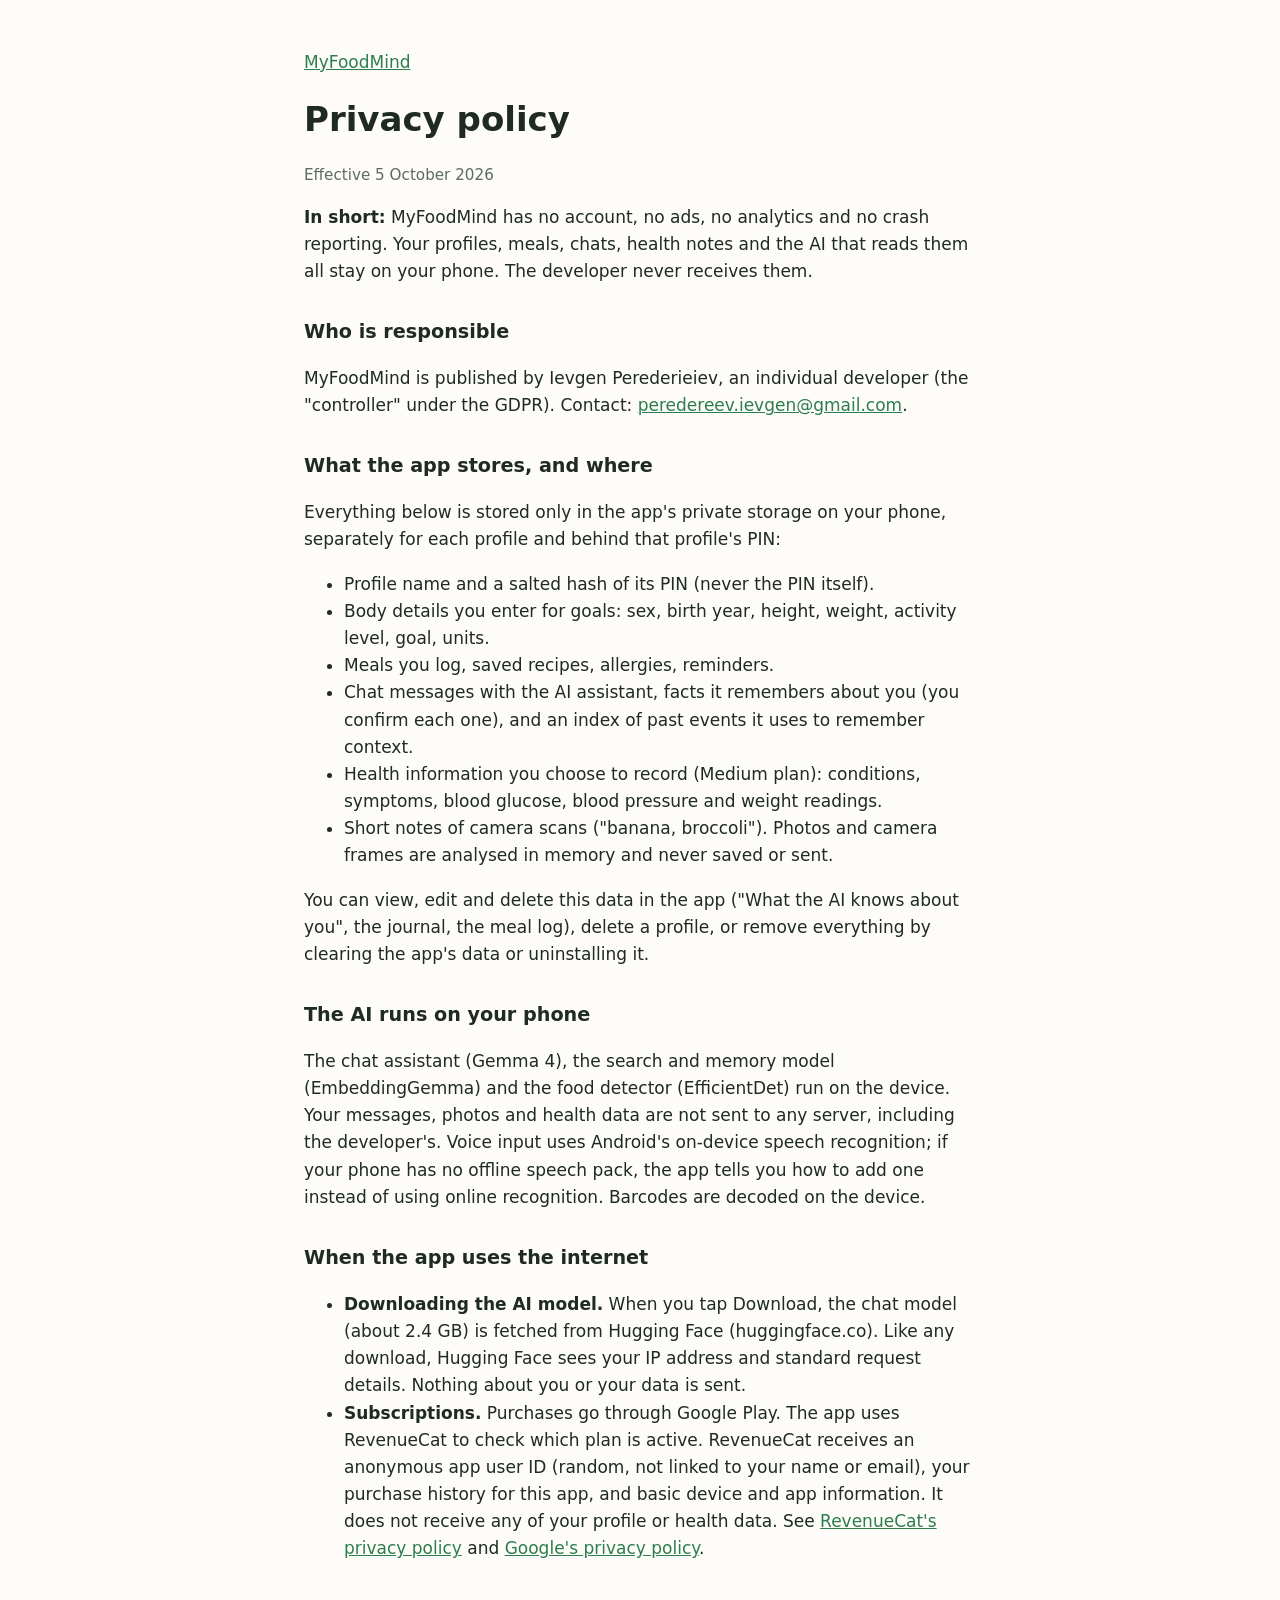
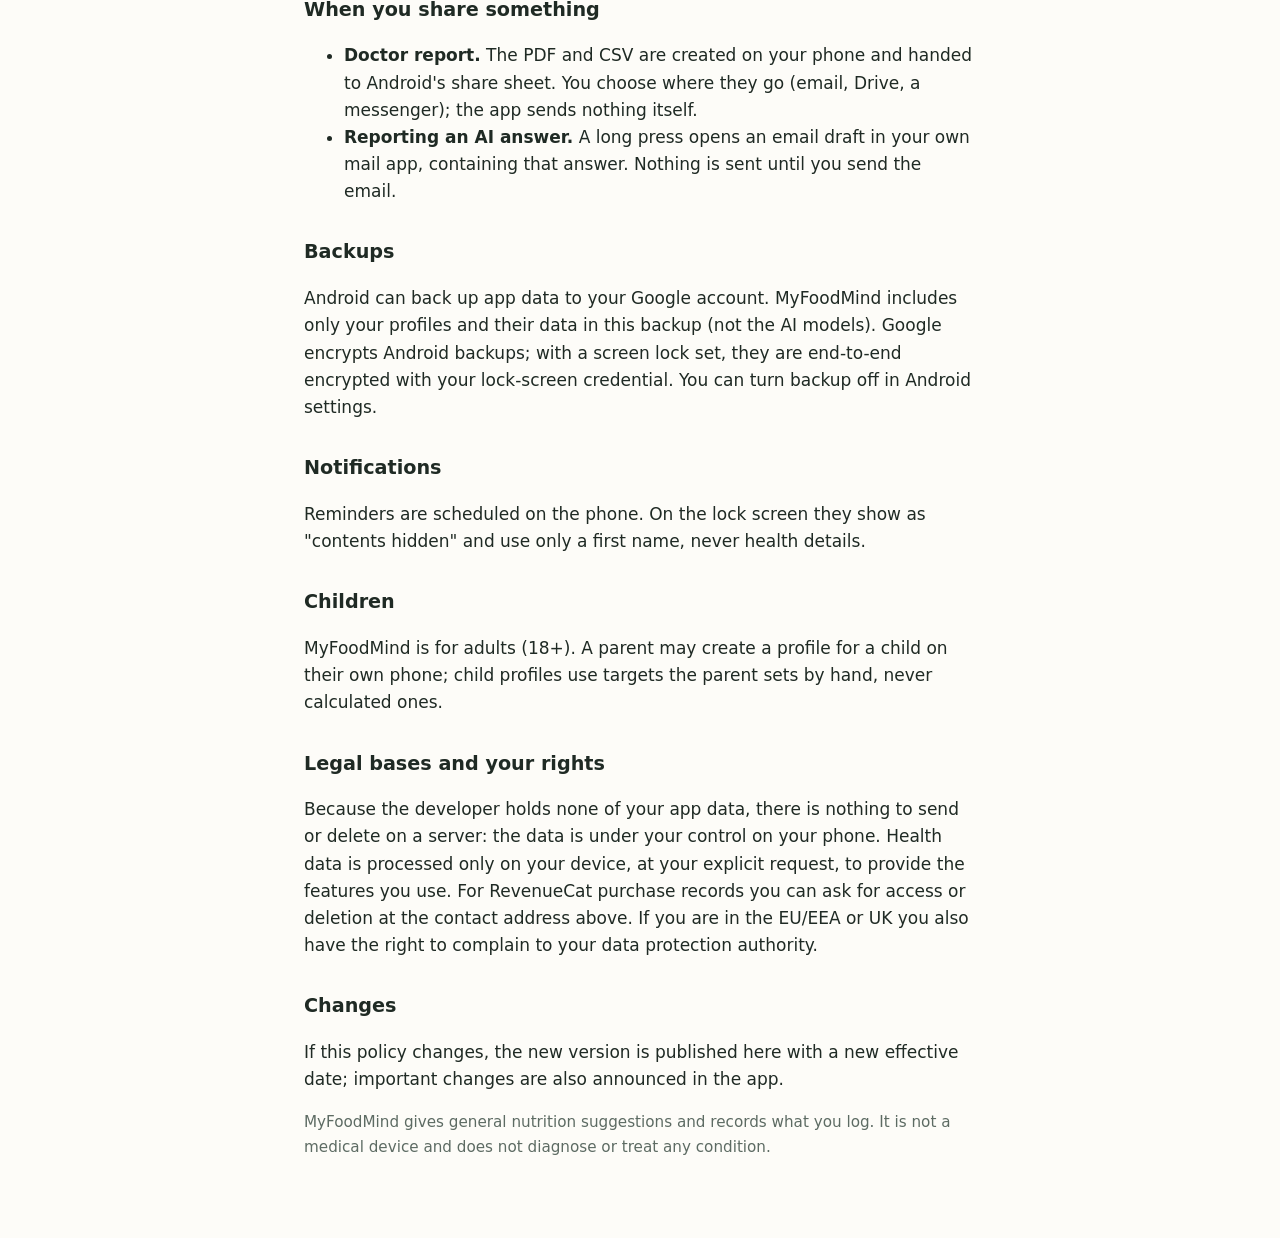
==== site/privacy.html @ 7a46a7e1 "M7: model download, release build, privacy policy and terms, Play docs - Gemma 4 downloads once from" ====
<!doctype html>
<html lang="en">
<head>
<meta charset="utf-8">
<meta name="viewport" content="width=device-width, initial-scale=1">
<title>MyFoodMind privacy policy</title>
<link rel="stylesheet" href="style.css">
</head>
<body>
<main>
<p><a href="index.html">MyFoodMind</a></p>
<h1>Privacy policy</h1>
<p class="muted">Effective 5 October 2026</p>

<p><strong>In short:</strong> MyFoodMind has no account, no ads, no analytics and no crash reporting. Your
profiles, meals, chats, health notes and the AI that reads them all stay on your phone. The developer
never receives them.</p>

<h2>Who is responsible</h2>
<p>MyFoodMind is published by Ievgen Perederieiev, an individual developer (the "controller" under the
GDPR). Contact: <a href="mailto:peredereev.ievgen@gmail.com">peredereev.ievgen@gmail.com</a>.</p>

<h2>What the app stores, and where</h2>
<p>Everything below is stored only in the app's private storage on your phone, separately for each profile
and behind that profile's PIN:</p>
<ul>
  <li>Profile name and a salted hash of its PIN (never the PIN itself).</li>
  <li>Body details you enter for goals: sex, birth year, height, weight, activity level, goal, units.</li>
  <li>Meals you log, saved recipes, allergies, reminders.</li>
  <li>Chat messages with the AI assistant, facts it remembers about you (you confirm each one), and an
      index of past events it uses to remember context.</li>
  <li>Health information you choose to record (Medium plan): conditions, symptoms, blood glucose, blood
      pressure and weight readings.</li>
  <li>Short notes of camera scans ("banana, broccoli"). Photos and camera frames are analysed in memory and
      never saved or sent.</li>
</ul>
<p>You can view, edit and delete this data in the app ("What the AI knows about you", the journal, the meal
log), delete a profile, or remove everything by clearing the app's data or uninstalling it.</p>

<h2>The AI runs on your phone</h2>
<p>The chat assistant (Gemma 4), the search and memory model (EmbeddingGemma) and the food detector
(EfficientDet) run on the device. Your messages, photos and health data are not sent to any server,
including the developer's. Voice input uses Android's on-device speech recognition; if your phone has no
offline speech pack, the app tells you how to add one instead of using online recognition. Barcodes are
decoded on the device.</p>

<h2>When the app uses the internet</h2>
<ul>
  <li><strong>Downloading the AI model.</strong> When you tap Download, the chat model (about 2.4 GB) is
      fetched from Hugging Face (huggingface.co). Like any download, Hugging Face sees your IP address and
      standard request details. Nothing about you or your data is sent.</li>
  <li><strong>Subscriptions.</strong> Purchases go through Google Play. The app uses RevenueCat to check
      which plan is active. RevenueCat receives an anonymous app user ID (random, not linked to your name
      or email), your purchase history for this app, and basic device and app information. It does not
      receive any of your profile or health data. See
      <a href="https://www.revenuecat.com/privacy">RevenueCat's privacy policy</a> and
      <a href="https://policies.google.com/privacy">Google's privacy policy</a>.</li>
</ul>

<h2>When you share something</h2>
<ul>
  <li><strong>Doctor report.</strong> The PDF and CSV are created on your phone and handed to Android's
      share sheet. You choose where they go (email, Drive, a messenger); the app sends nothing itself.</li>
  <li><strong>Reporting an AI answer.</strong> A long press opens an email draft in your own mail app,
      containing that answer. Nothing is sent until you send the email.</li>
</ul>

<h2>Backups</h2>
<p>Android can back up app data to your Google account. MyFoodMind includes only your profiles and their
data in this backup (not the AI models). Google encrypts Android backups; with a screen lock set, they are
end-to-end encrypted with your lock-screen credential. You can turn backup off in Android settings.</p>

<h2>Notifications</h2>
<p>Reminders are scheduled on the phone. On the lock screen they show as "contents hidden" and use only a
first name, never health details.</p>

<h2>Children</h2>
<p>MyFoodMind is for adults (18+). A parent may create a profile for a child on their own phone; child
profiles use targets the parent sets by hand, never calculated ones.</p>

<h2>Legal bases and your rights</h2>
<p>Because the developer holds none of your app data, there is nothing to send or delete on a server: the
data is under your control on your phone. Health data is processed only on your device, at your explicit
request, to provide the features you use. For RevenueCat purchase records you can ask for access or
deletion at the contact address above. If you are in the EU/EEA or UK you also have the right to complain
to your data protection authority.</p>

<h2>Changes</h2>
<p>If this policy changes, the new version is published here with a new effective date; important changes
are also announced in the app.</p>

<p class="muted">MyFoodMind gives general nutrition suggestions and records what you log. It is not a
medical device and does not diagnose or treat any condition.</p>
</main>
</body>
</html>
---- site/style.css ----
:root { --bg: #fdfcf8; --fg: #1f2a24; --muted: #5d6b63; --link: #2e7d4f; }
@media (prefers-color-scheme: dark) { :root { --bg: #141a17; --fg: #e8eee9; --muted: #a3b0a8; --link: #7ccf9c; } }
body { margin: 0; background: var(--bg); color: var(--fg); font: 17px/1.6 system-ui, sans-serif; }
main { max-width: 42rem; margin: 0 auto; padding: 2rem 16px 4rem; }
h1 { line-height: 1.2; } h2 { margin-top: 2rem; font-size: 1.2rem; }
a { color: var(--link); }
.muted { color: var(--muted); font-size: .95rem; }
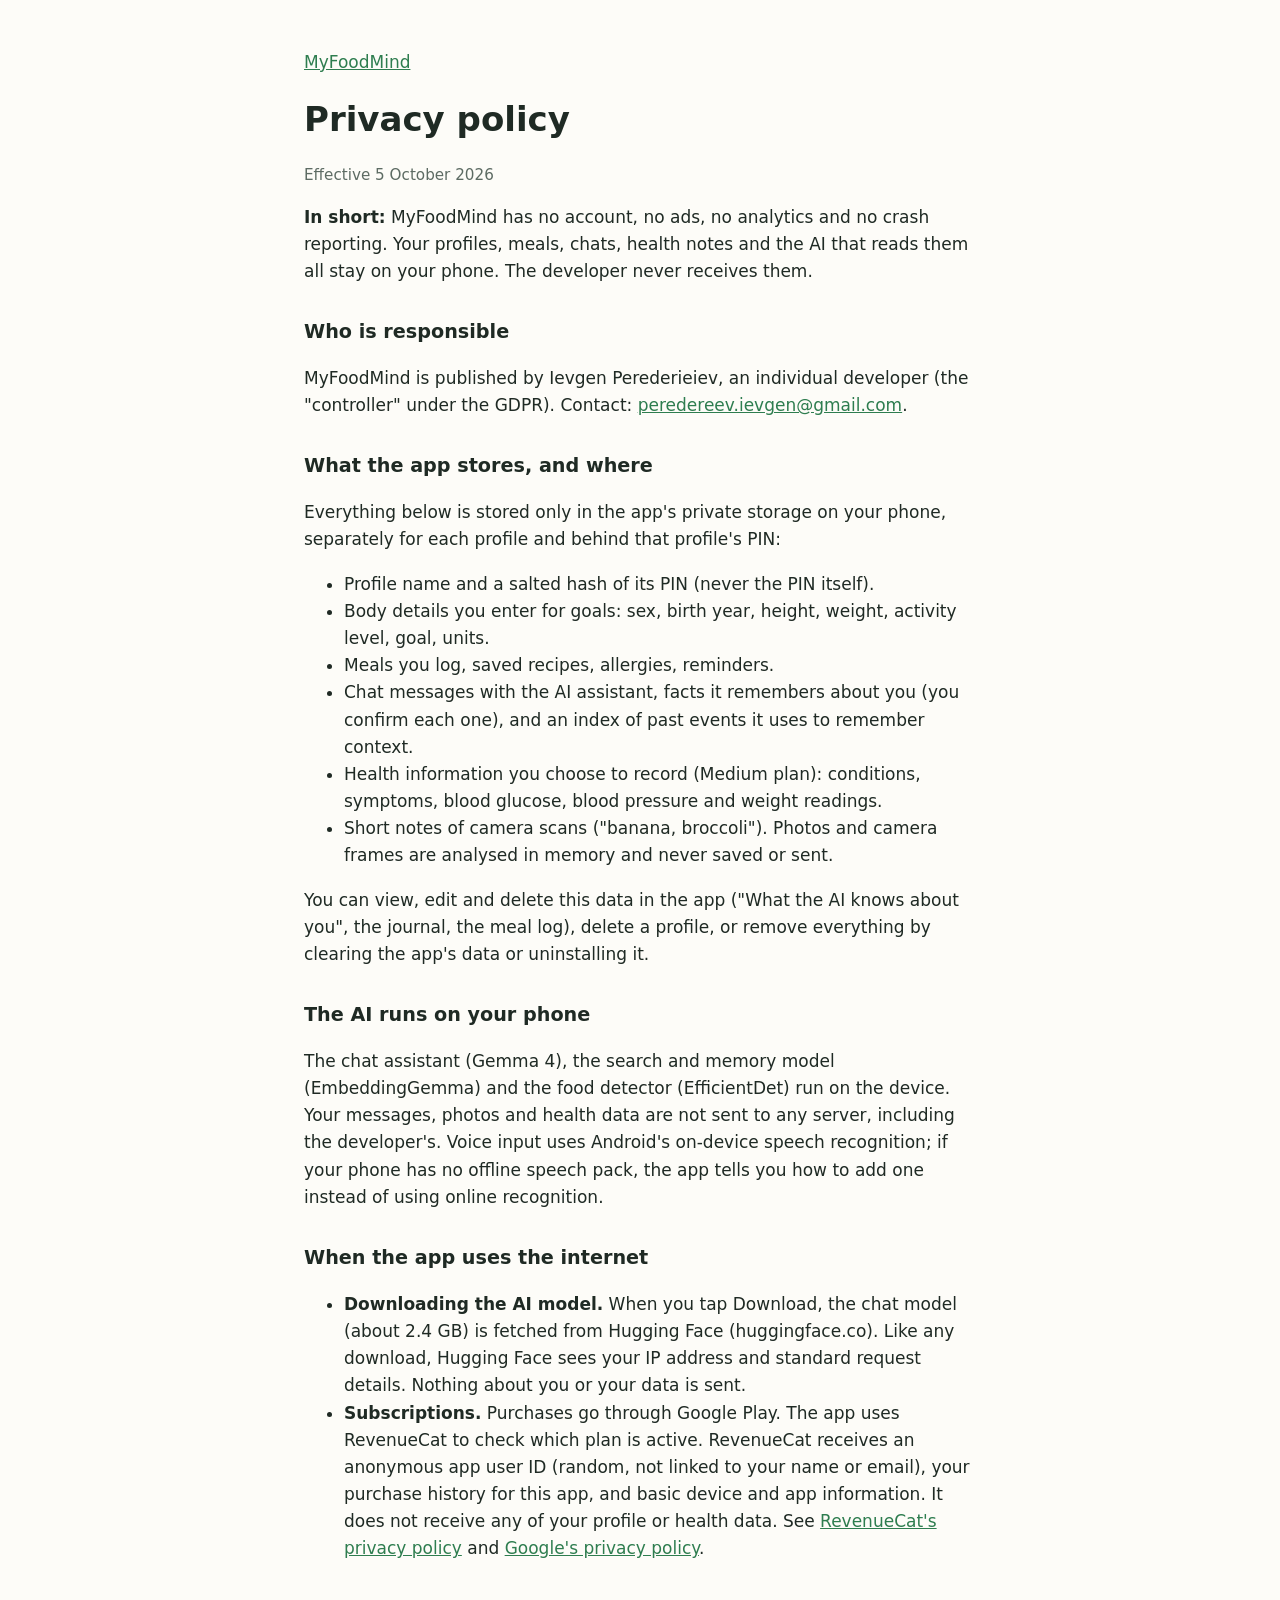
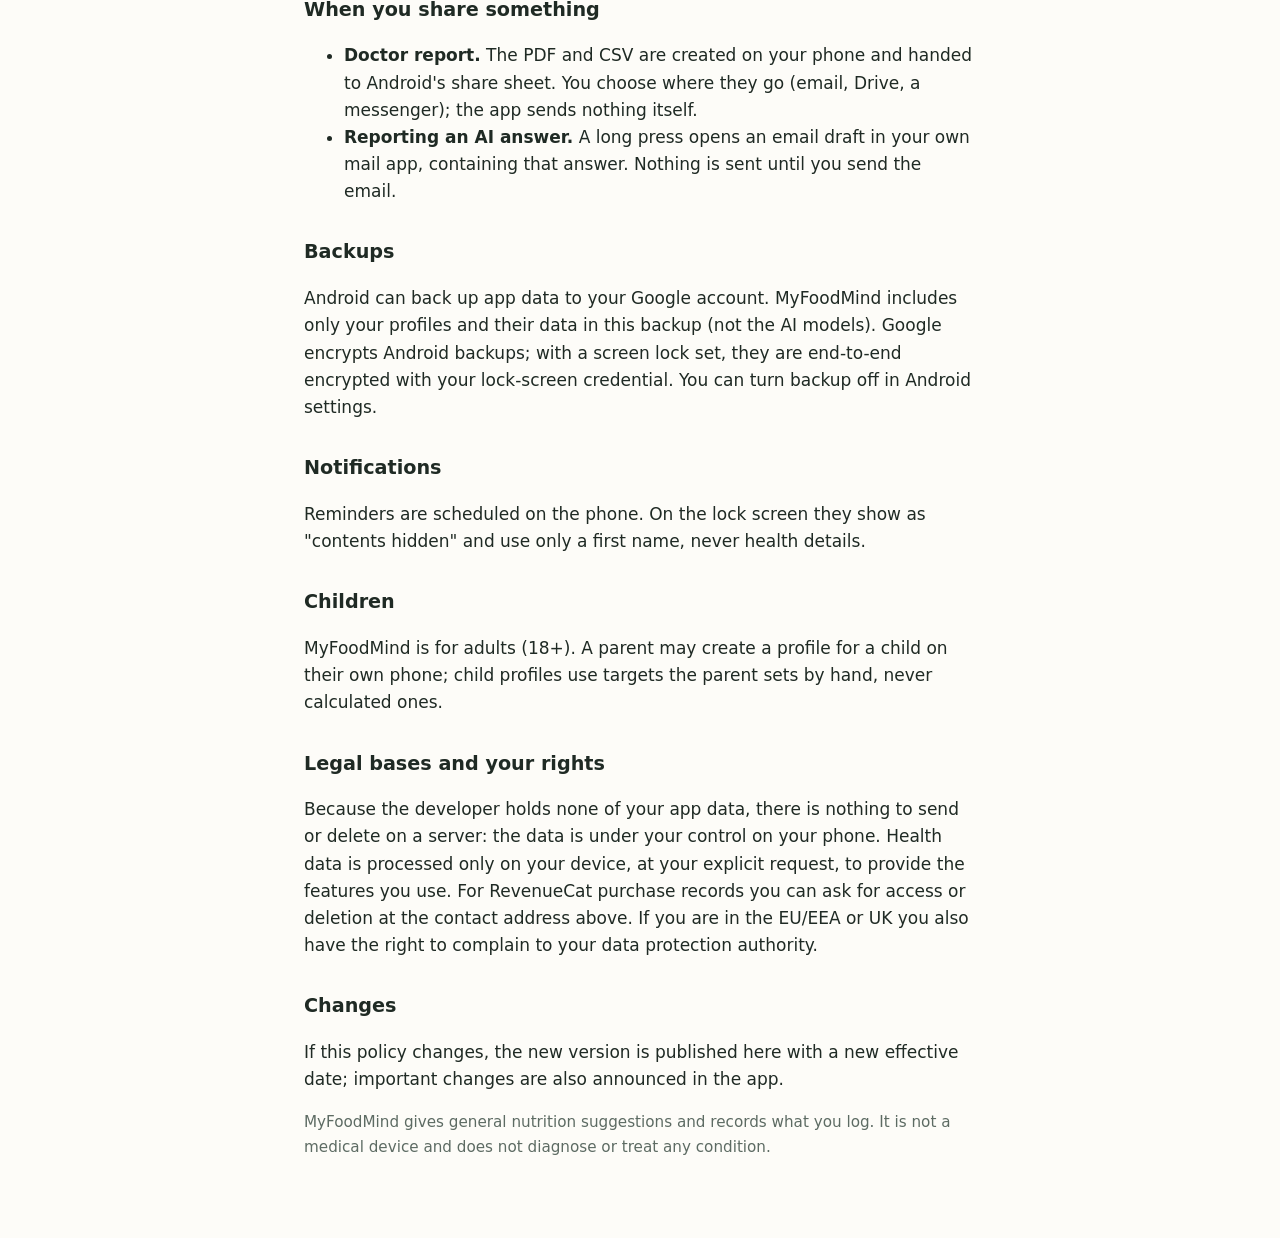
==== commit 11b23672: "Intent router, recipe ratings, E4B option; drop barcode, compact nutrients - Route plain "I ate…" / " ====
--- a/site/privacy.html
+++ b/site/privacy.html
@@ -41,8 +41,7 @@
 <p>The chat assistant (Gemma 4), the search and memory model (EmbeddingGemma) and the food detector
 (EfficientDet) run on the device. Your messages, photos and health data are not sent to any server,
 including the developer's. Voice input uses Android's on-device speech recognition; if your phone has no
-offline speech pack, the app tells you how to add one instead of using online recognition. Barcodes are
-decoded on the device.</p>
+offline speech pack, the app tells you how to add one instead of using online recognition.</p>
 
 <h2>When the app uses the internet</h2>
 <ul>
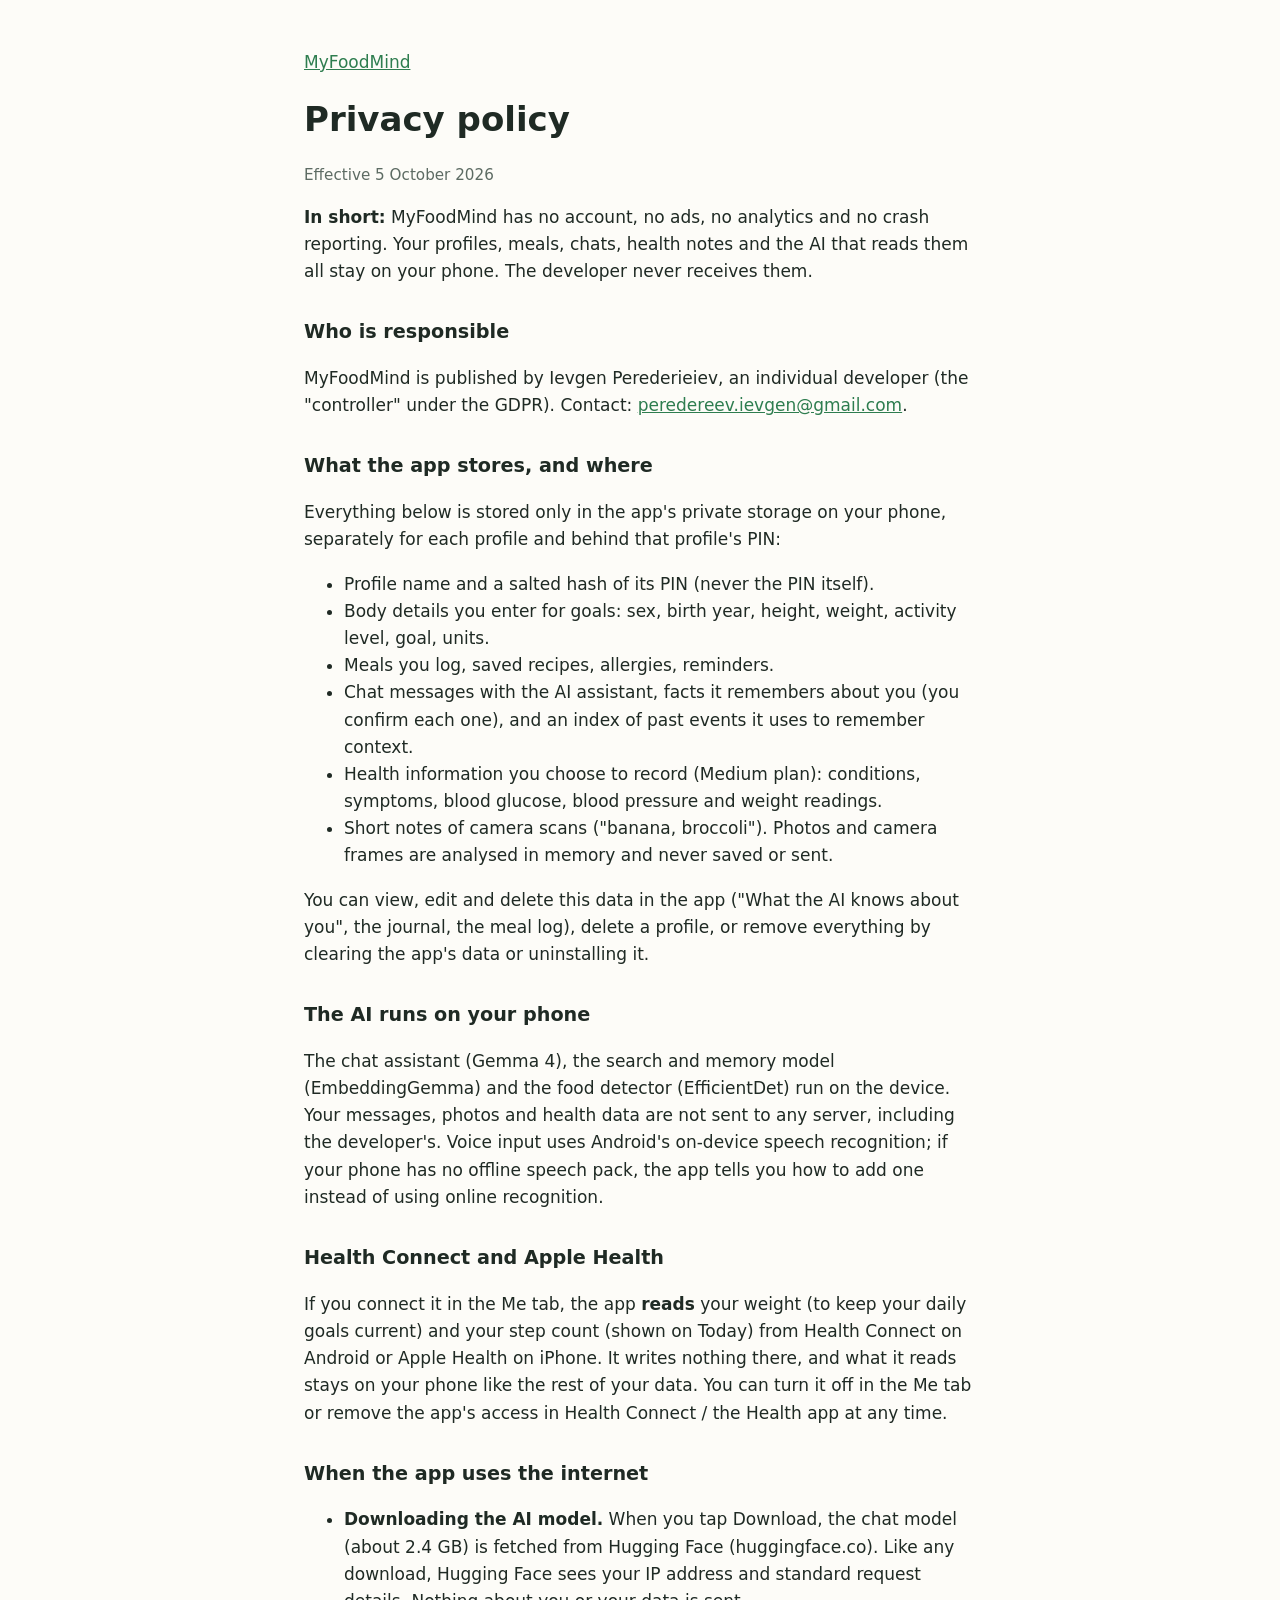
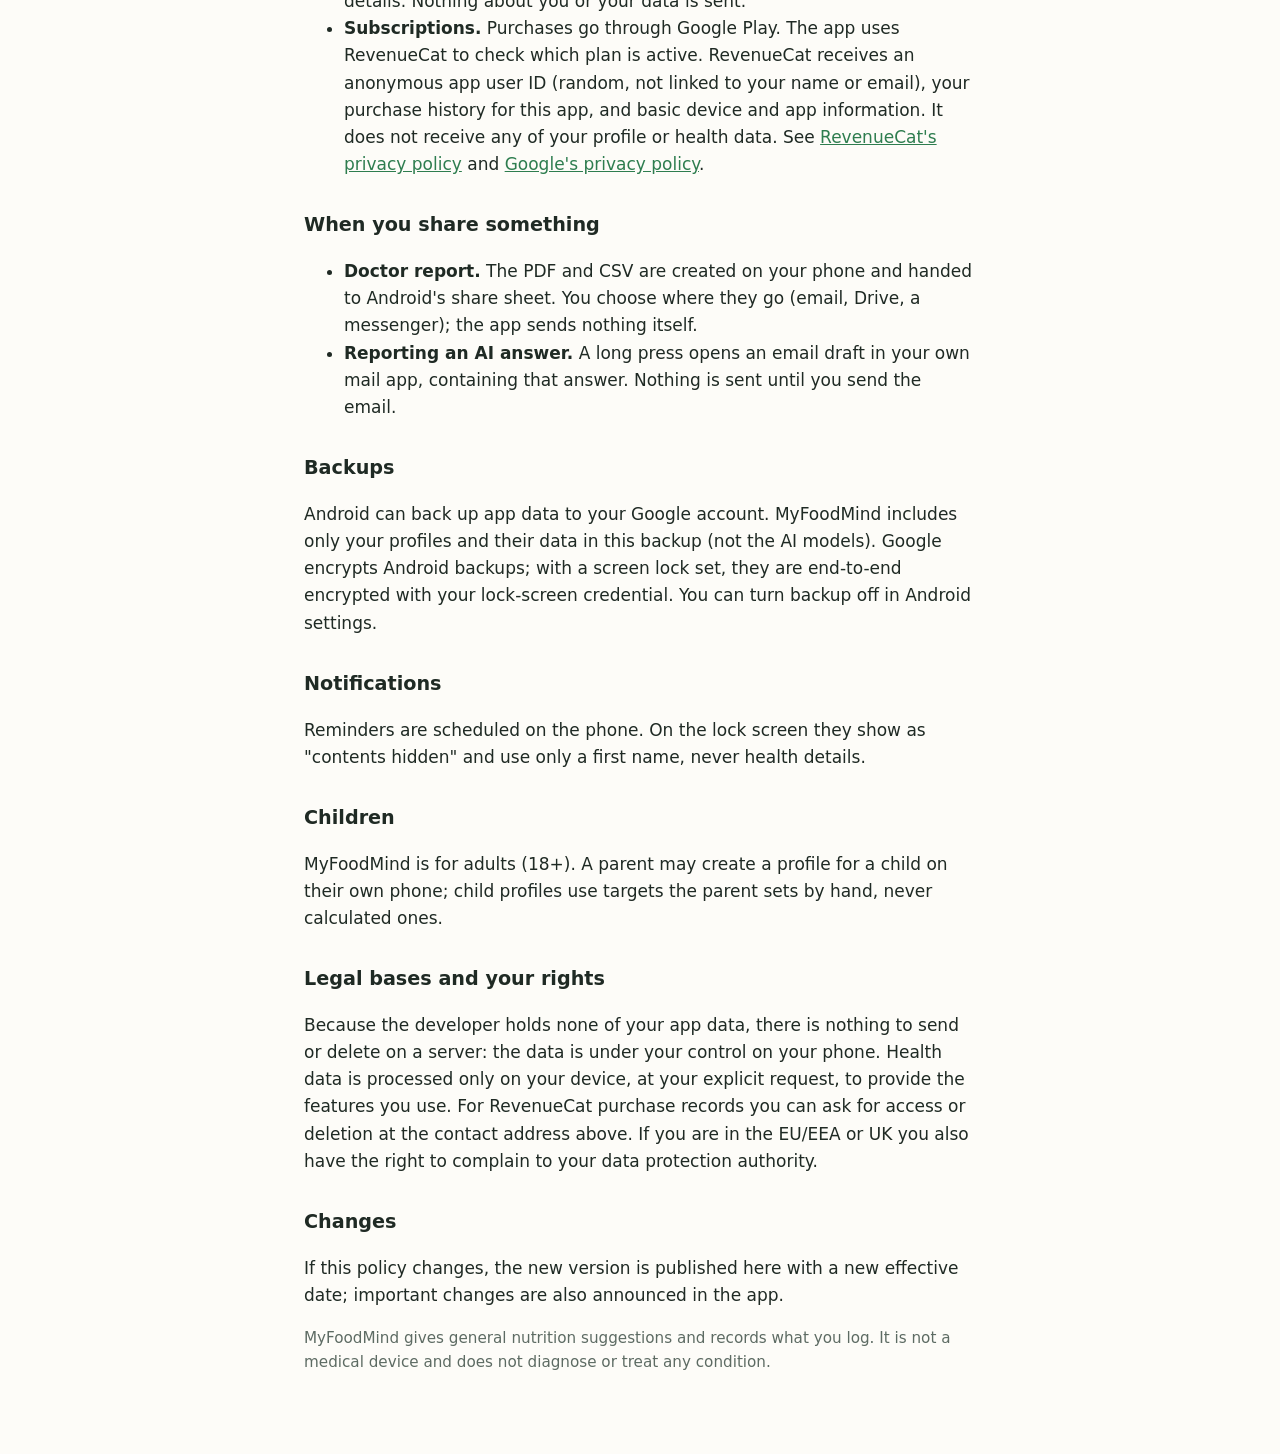
==== commit c75322d9: "Health Connect / Apple Health: read weight and steps - Me: connect (read-only permission for weight " ====
--- a/site/privacy.html
+++ b/site/privacy.html
@@ -42,6 +42,12 @@
 (EfficientDet) run on the device. Your messages, photos and health data are not sent to any server,
 including the developer's. Voice input uses Android's on-device speech recognition; if your phone has no
 offline speech pack, the app tells you how to add one instead of using online recognition.</p>
+
+<h2>Health Connect and Apple Health</h2>
+<p>If you connect it in the Me tab, the app <strong>reads</strong> your weight (to keep your daily goals
+current) and your step count (shown on Today) from Health Connect on Android or Apple Health on iPhone.
+It writes nothing there, and what it reads stays on your phone like the rest of your data. You can turn
+it off in the Me tab or remove the app's access in Health Connect / the Health app at any time.</p>
 
 <h2>When the app uses the internet</h2>
 <ul>
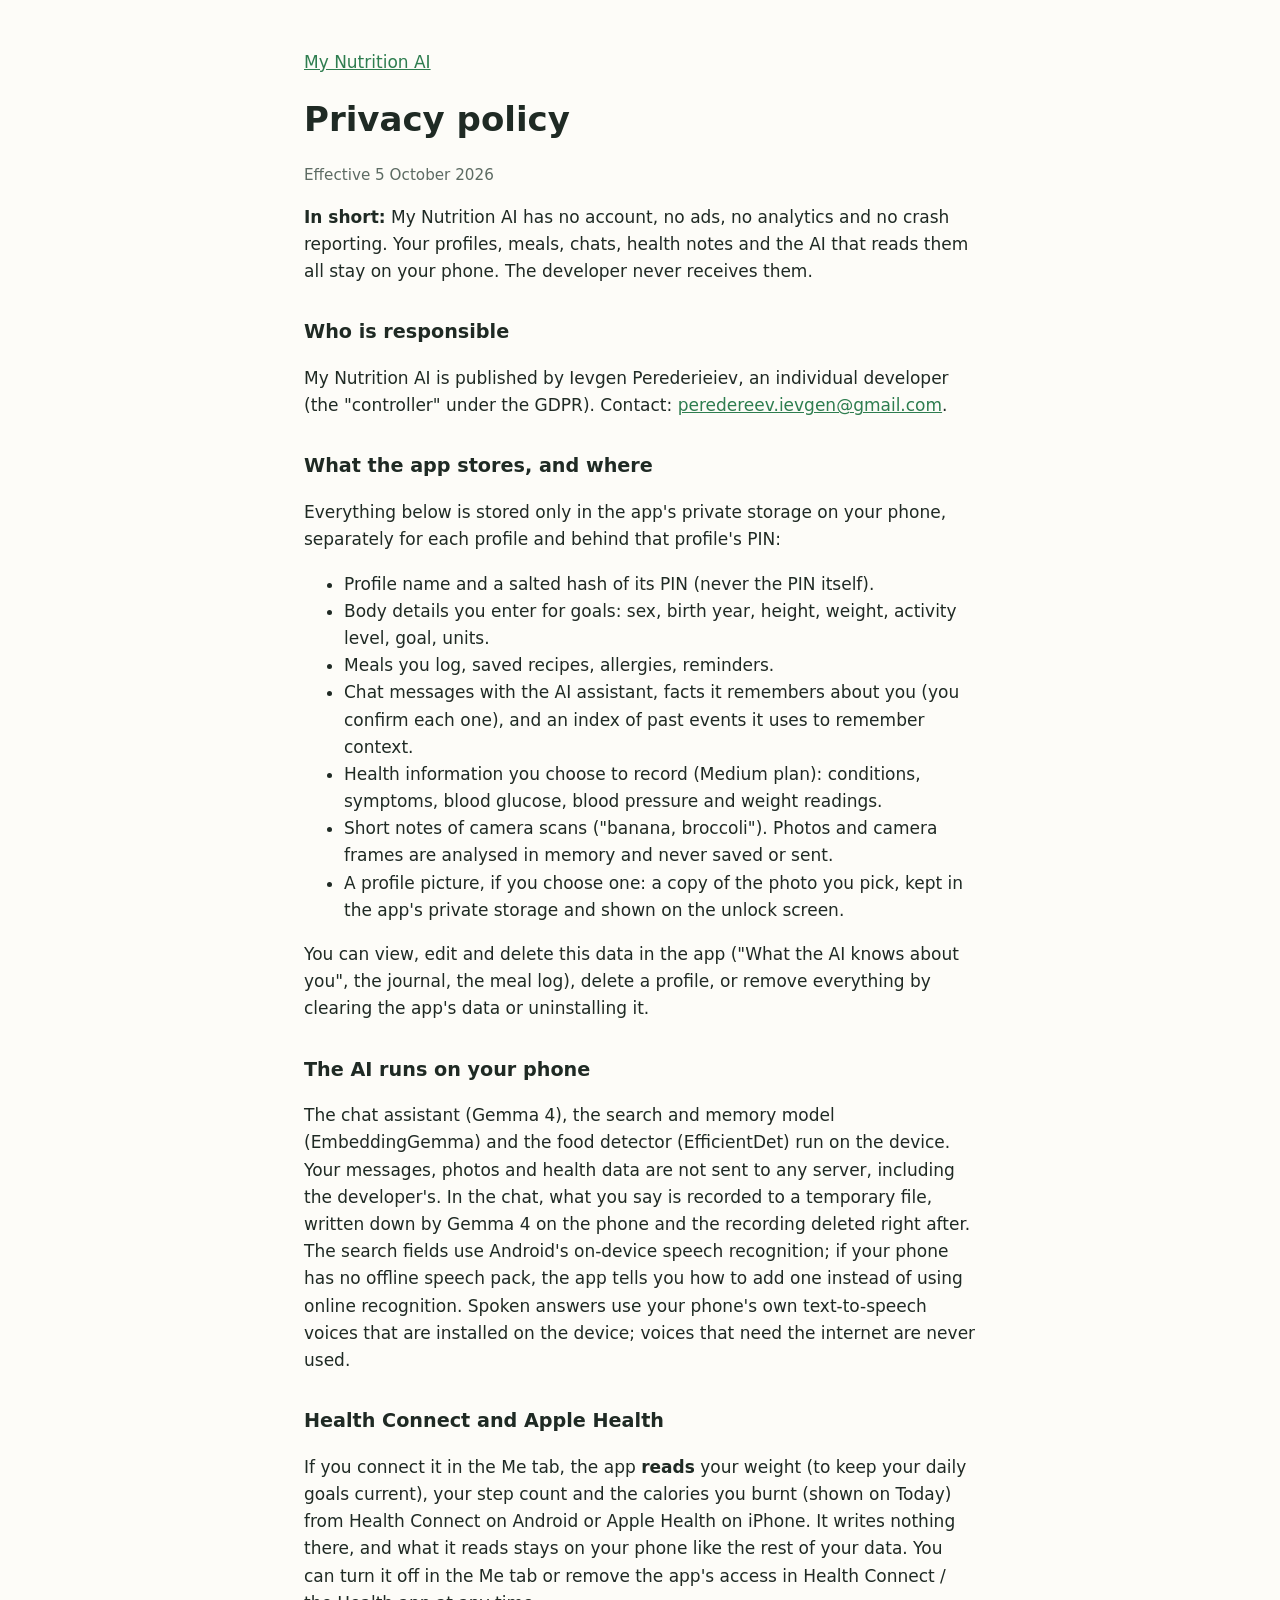
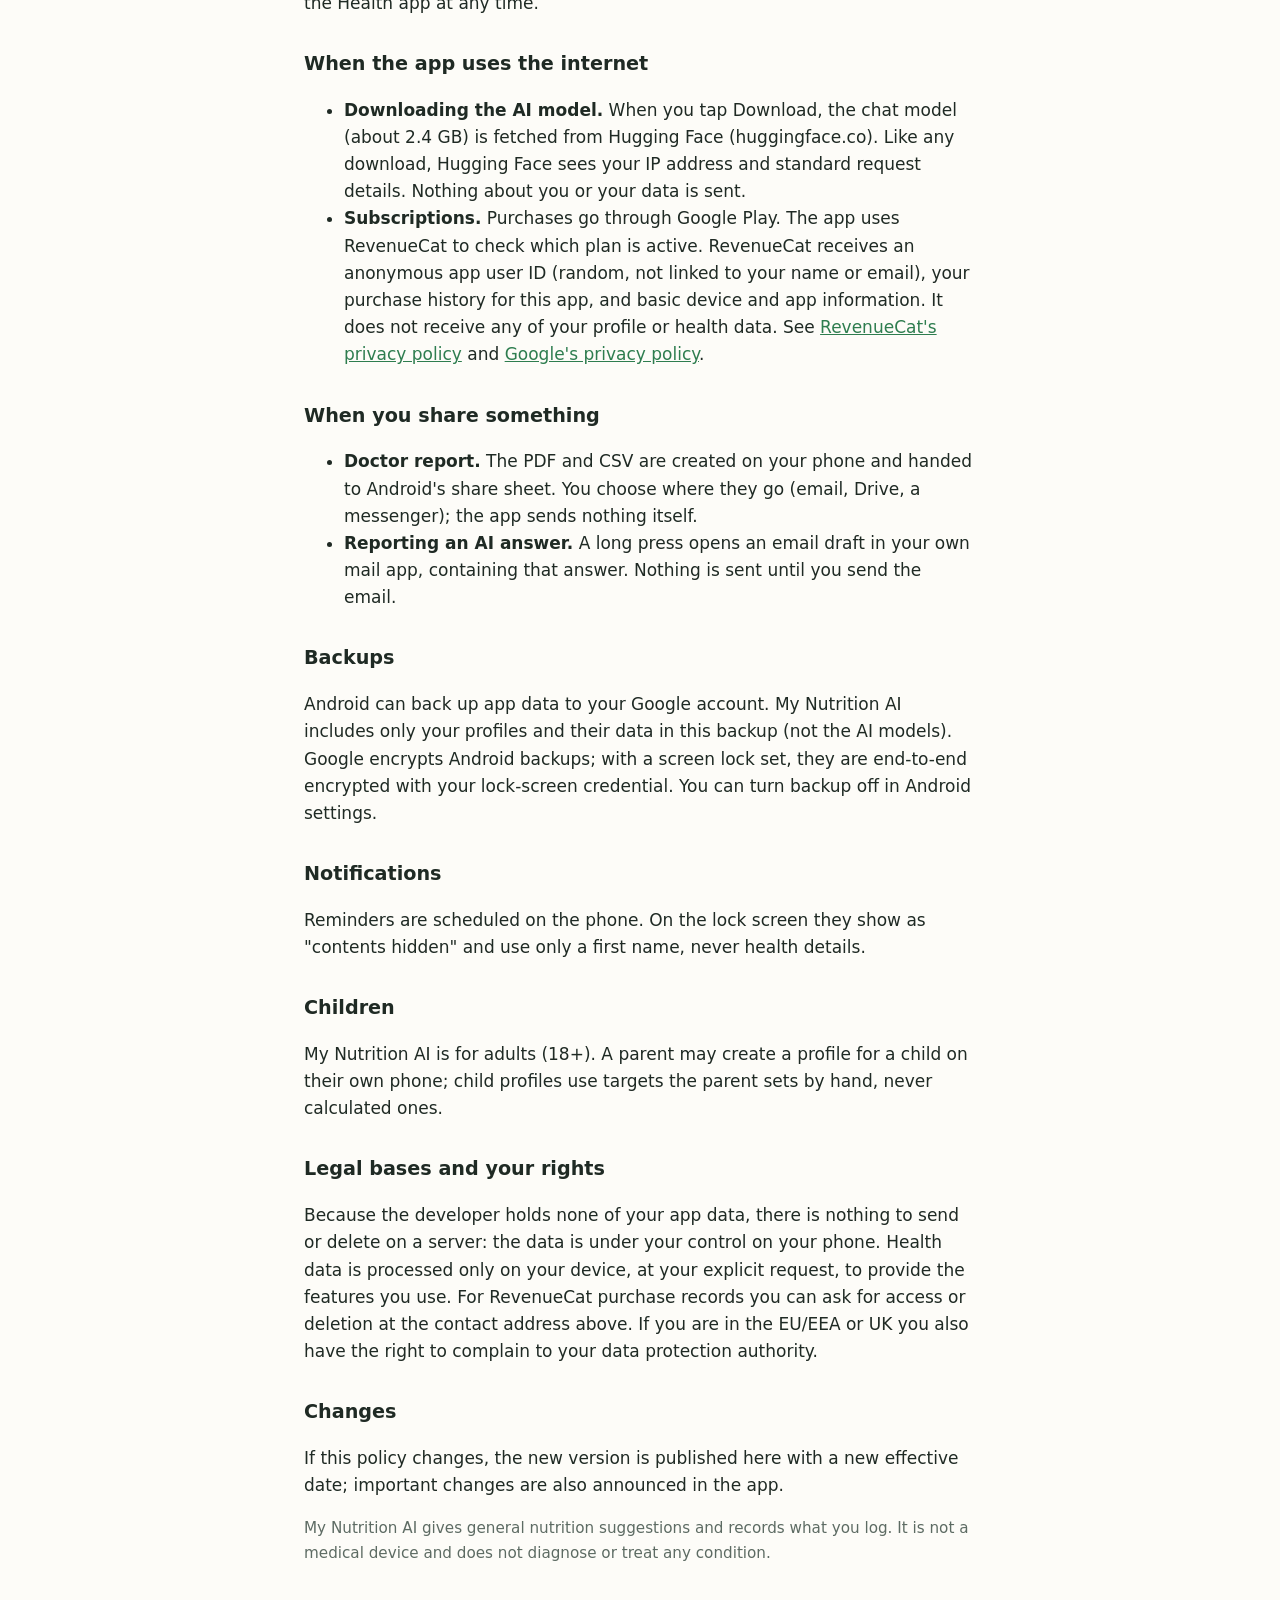
==== commit 25d9b53b: "v0.11.0: My Nutrition AI, talk to the assistant, Eva, avatars, widget sizes, Google Fit calories - R" ====
--- a/site/privacy.html
+++ b/site/privacy.html
@@ -3,21 +3,21 @@
 <head>
 <meta charset="utf-8">
 <meta name="viewport" content="width=device-width, initial-scale=1">
-<title>MyFoodMind privacy policy</title>
+<title>My Nutrition AI privacy policy</title>
 <link rel="stylesheet" href="style.css">
 </head>
 <body>
 <main>
-<p><a href="index.html">MyFoodMind</a></p>
+<p><a href="index.html">My Nutrition AI</a></p>
 <h1>Privacy policy</h1>
 <p class="muted">Effective 5 October 2026</p>
 
-<p><strong>In short:</strong> MyFoodMind has no account, no ads, no analytics and no crash reporting. Your
+<p><strong>In short:</strong> My Nutrition AI has no account, no ads, no analytics and no crash reporting. Your
 profiles, meals, chats, health notes and the AI that reads them all stay on your phone. The developer
 never receives them.</p>
 
 <h2>Who is responsible</h2>
-<p>MyFoodMind is published by Ievgen Perederieiev, an individual developer (the "controller" under the
+<p>My Nutrition AI is published by Ievgen Perederieiev, an individual developer (the "controller" under the
 GDPR). Contact: <a href="mailto:peredereev.ievgen@gmail.com">peredereev.ievgen@gmail.com</a>.</p>
 
 <h2>What the app stores, and where</h2>
@@ -33,6 +33,8 @@
       pressure and weight readings.</li>
   <li>Short notes of camera scans ("banana, broccoli"). Photos and camera frames are analysed in memory and
       never saved or sent.</li>
+  <li>A profile picture, if you choose one: a copy of the photo you pick, kept in the app's private storage and
+      shown on the unlock screen.</li>
 </ul>
 <p>You can view, edit and delete this data in the app ("What the AI knows about you", the journal, the meal
 log), delete a profile, or remove everything by clearing the app's data or uninstalling it.</p>
@@ -40,12 +42,15 @@
 <h2>The AI runs on your phone</h2>
 <p>The chat assistant (Gemma 4), the search and memory model (EmbeddingGemma) and the food detector
 (EfficientDet) run on the device. Your messages, photos and health data are not sent to any server,
-including the developer's. Voice input uses Android's on-device speech recognition; if your phone has no
-offline speech pack, the app tells you how to add one instead of using online recognition.</p>
+including the developer's. In the chat, what you say is recorded to a temporary file, written down by Gemma 4
+on the phone and the recording deleted right after. The search fields use Android's on-device speech
+recognition; if your phone has no offline speech pack, the app tells you how to add one instead of using
+online recognition. Spoken answers use your phone's own text-to-speech voices that are installed on the
+device; voices that need the internet are never used.</p>
 
 <h2>Health Connect and Apple Health</h2>
 <p>If you connect it in the Me tab, the app <strong>reads</strong> your weight (to keep your daily goals
-current) and your step count (shown on Today) from Health Connect on Android or Apple Health on iPhone.
+current), your step count and the calories you burnt (shown on Today) from Health Connect on Android or Apple Health on iPhone.
 It writes nothing there, and what it reads stays on your phone like the rest of your data. You can turn
 it off in the Me tab or remove the app's access in Health Connect / the Health app at any time.</p>
 
@@ -71,7 +76,7 @@
 </ul>
 
 <h2>Backups</h2>
-<p>Android can back up app data to your Google account. MyFoodMind includes only your profiles and their
+<p>Android can back up app data to your Google account. My Nutrition AI includes only your profiles and their
 data in this backup (not the AI models). Google encrypts Android backups; with a screen lock set, they are
 end-to-end encrypted with your lock-screen credential. You can turn backup off in Android settings.</p>
 
@@ -80,7 +85,7 @@
 first name, never health details.</p>
 
 <h2>Children</h2>
-<p>MyFoodMind is for adults (18+). A parent may create a profile for a child on their own phone; child
+<p>My Nutrition AI is for adults (18+). A parent may create a profile for a child on their own phone; child
 profiles use targets the parent sets by hand, never calculated ones.</p>
 
 <h2>Legal bases and your rights</h2>
@@ -94,7 +99,7 @@
 <p>If this policy changes, the new version is published here with a new effective date; important changes
 are also announced in the app.</p>
 
-<p class="muted">MyFoodMind gives general nutrition suggestions and records what you log. It is not a
+<p class="muted">My Nutrition AI gives general nutrition suggestions and records what you log. It is not a
 medical device and does not diagnose or treat any condition.</p>
 </main>
 </body>
